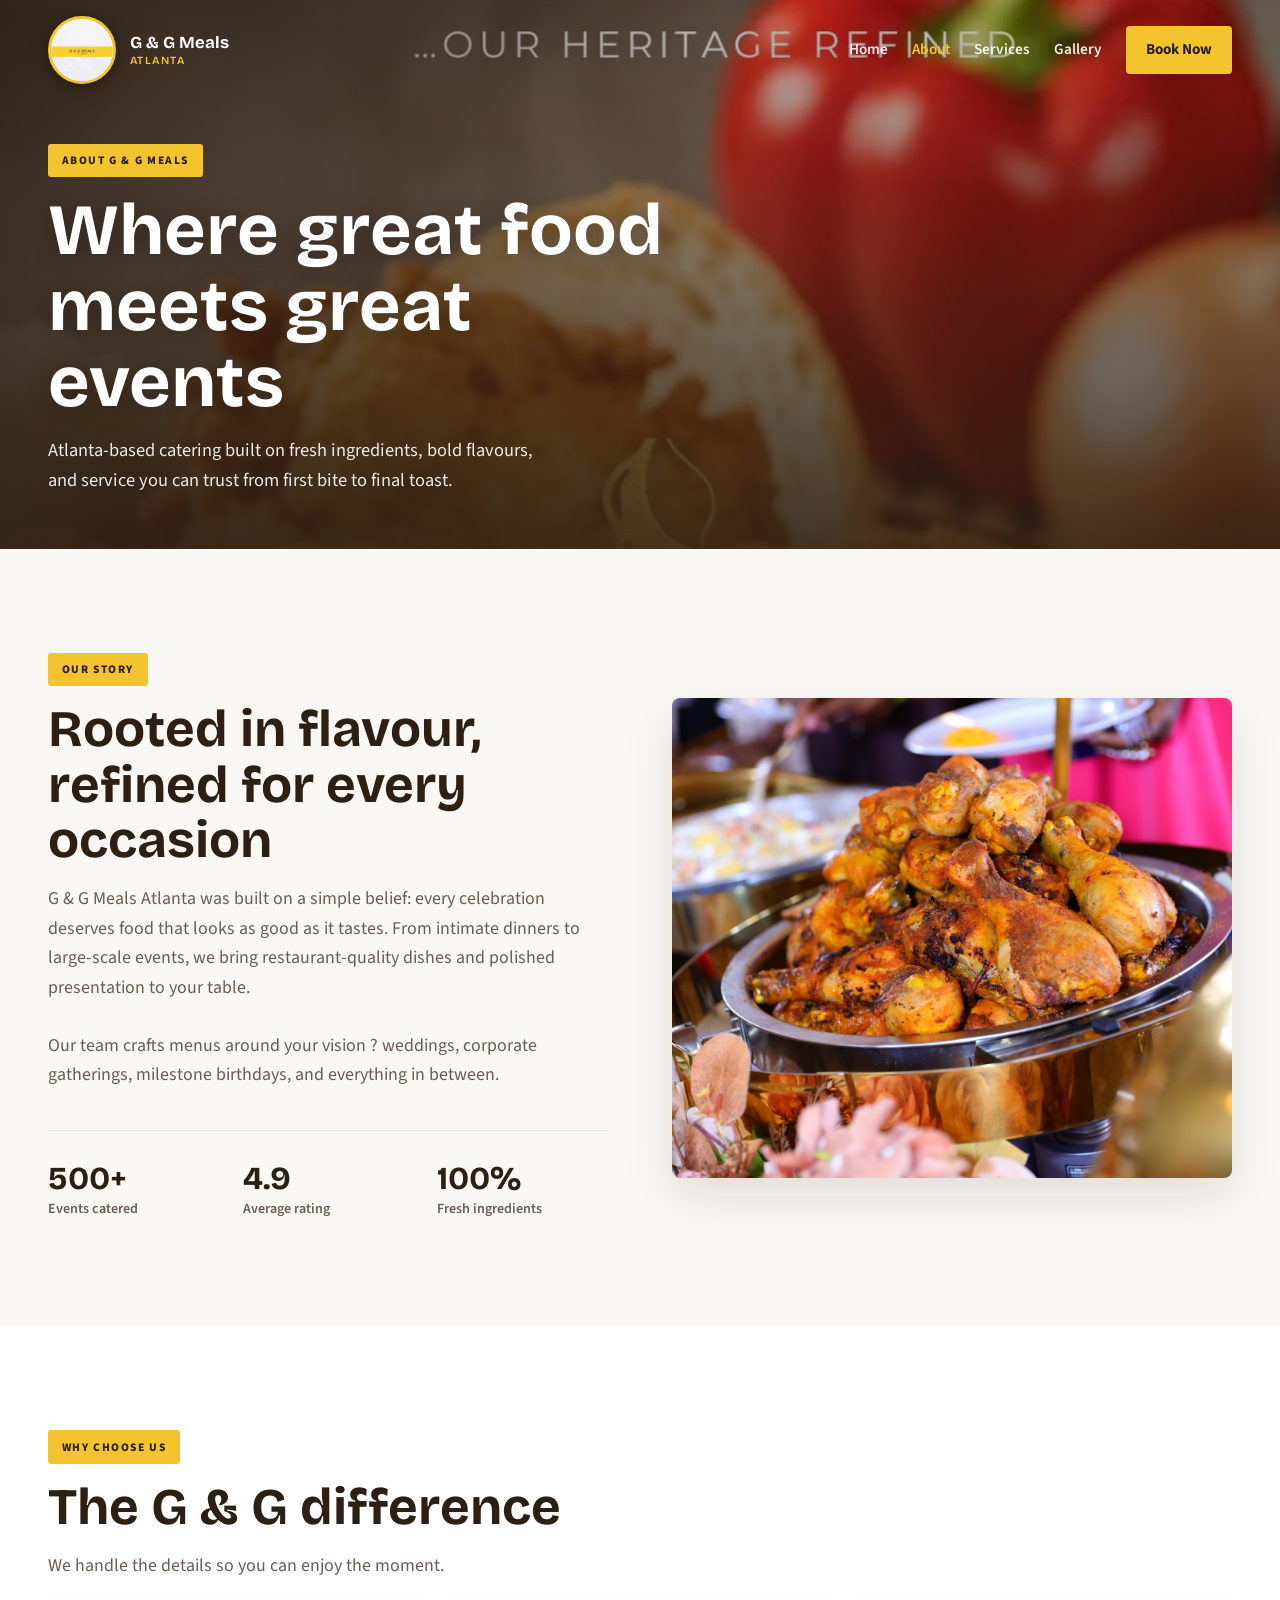
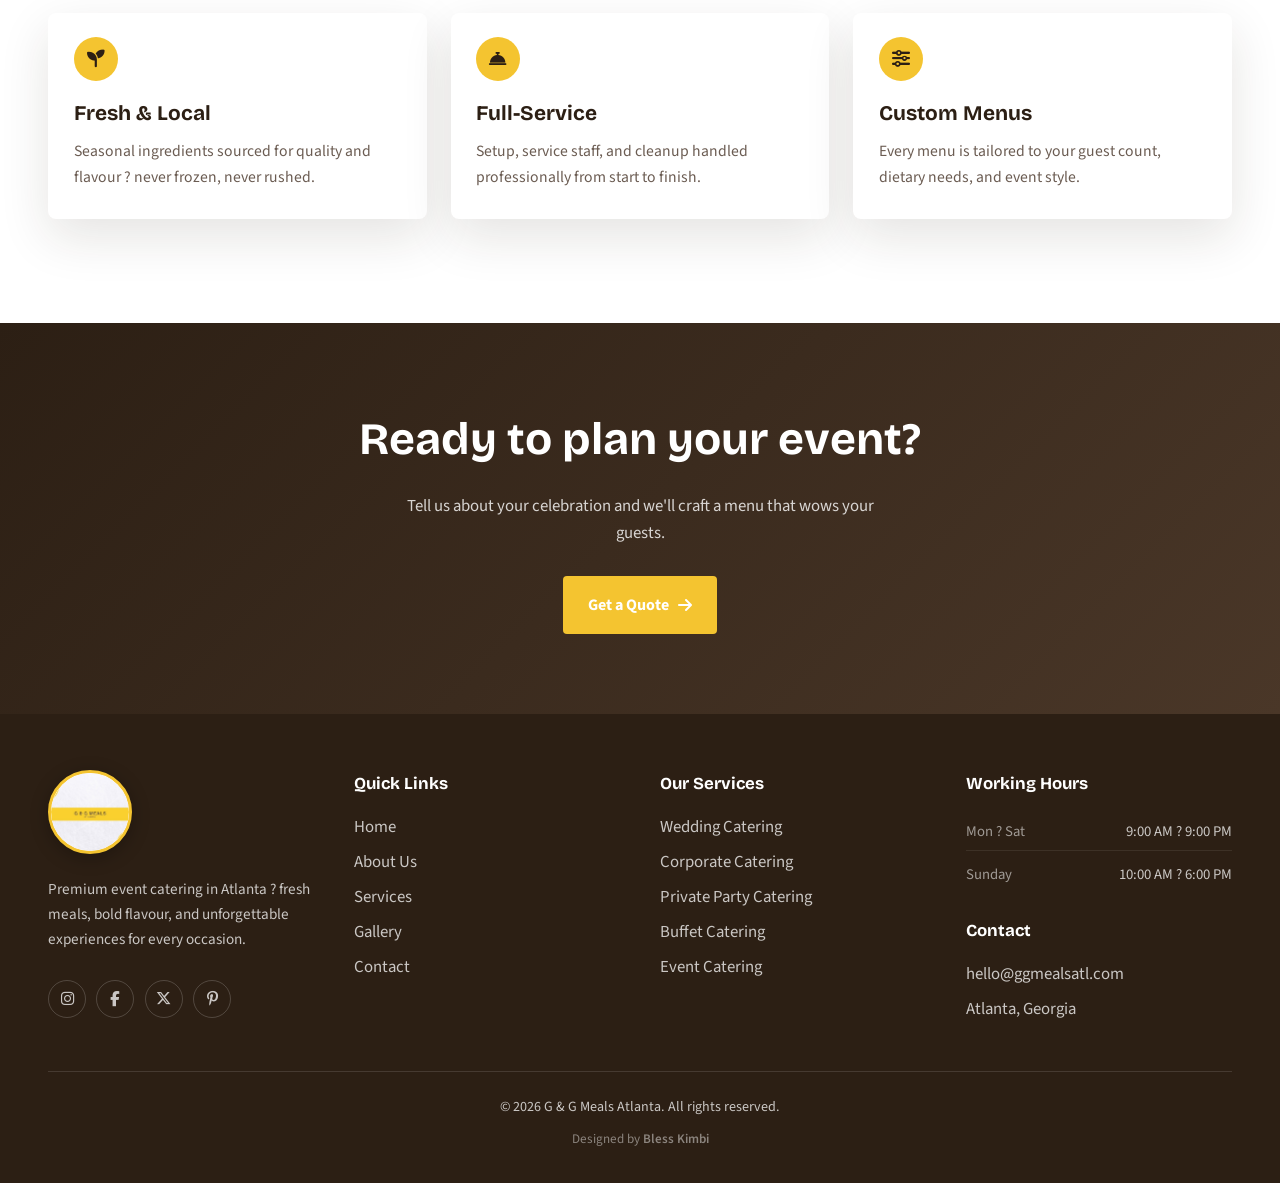
==== about-us/index.html @ ece540b1 "Initial commit: G & G Meals Atlanta catering demo site Co-authored-by: Cursor <cursoragent@cursor.co" ====
<!DOCTYPE html>
<html lang="en">
<head>
  <meta charset="UTF-8" />
  <meta name="viewport" content="width=device-width, initial-scale=1.0" />
  <title>About Us - G & G Meals Atlanta</title>
  <link rel="icon" href="../assets/images/logo.jpg" />
  <link rel="stylesheet" href="../assets/css/fonts.css" />
  <link rel="stylesheet" href="../assets/css/site-pages.css" />
  <link rel="stylesheet" href="https://cdnjs.cloudflare.com/ajax/libs/font-awesome/6.4.0/css/all.min.css" />
</head>
<body class="gg-page">
<header class="gg-header">
  <div class="gg-header-inner">
    <a class="gg-logo" href="../index.html">
      <span class="gg-logo-mark"><img src="../assets/images/logo.jpg" alt="G & G Meals Atlanta" /></span>
      <span class="gg-logo-text">G &amp; G Meals<small>Atlanta</small></span>
    </a>
    <button class="gg-nav-toggle" type="button" aria-label="Toggle menu" aria-expanded="false">
      <span></span><span></span><span></span>
    </button>
    <nav class="gg-nav" aria-label="Primary navigation">
      <ul>
        <li><a href="../index.html">Home</a></li>
        <li><a href="../about-us/" class="is-active">About</a></li>
        <li><a href="../services/">Services</a></li>
        <li><a href="../image-gallery/">Gallery</a></li>
      </ul>
      <a class="gg-nav-cta" href="../contact-us/">Book Now</a>
    </nav>
  </div>
  <div class="gg-nav-backdrop"></div>
</header>

<section class="gg-hero">
  <div class="gg-hero-bg" style="background-image:url('../assets/images/instagram/photo-32.jpg')"></div>
  <div class="gg-hero-content">
    <span class="gg-eyebrow">About G & G Meals</span>
    <h1>Where great food meets great events</h1>
    <p>Atlanta-based catering built on fresh ingredients, bold flavours, and service you can trust from first bite to final toast.</p>
  </div>
</section>

<section class="gg-section">
  <div class="gg-wrap gg-split">
    <div>
      <span class="gg-eyebrow">Our Story</span>
      <h2>Rooted in flavour, refined for every occasion</h2>
      <p class="gg-lead">G & G Meals Atlanta was built on a simple belief: every celebration deserves food that looks as good as it tastes. From intimate dinners to large-scale events, we bring restaurant-quality dishes and polished presentation to your table.</p>
      <p class="gg-lead">Our team crafts menus around your vision ? weddings, corporate gatherings, milestone birthdays, and everything in between.</p>
      <div class="gg-stats">
        <div class="gg-stat"><strong>500+</strong><span>Events catered</span></div>
        <div class="gg-stat"><strong>4.9</strong><span>Average rating</span></div>
        <div class="gg-stat"><strong>100%</strong><span>Fresh ingredients</span></div>
      </div>
    </div>
    <div class="gg-media gg-media-tall" style="background-image:url('../assets/images/instagram/photo-46.jpg')"></div>
  </div>
</section>

<section class="gg-section gg-section-white">
  <div class="gg-wrap">
    <span class="gg-eyebrow">Why Choose Us</span>
    <h2>The G & G difference</h2>
    <p class="gg-lead">We handle the details so you can enjoy the moment.</p>
    <div class="gg-grid" style="margin-top:2rem">
      <article class="gg-card">
        <div class="gg-card-body">
          <div class="gg-card-icon"><i class="fas fa-seedling"></i></div>
          <h3>Fresh &amp; Local</h3>
          <p>Seasonal ingredients sourced for quality and flavour ? never frozen, never rushed.</p>
        </div>
      </article>
      <article class="gg-card">
        <div class="gg-card-body">
          <div class="gg-card-icon"><i class="fas fa-concierge-bell"></i></div>
          <h3>Full-Service</h3>
          <p>Setup, service staff, and cleanup handled professionally from start to finish.</p>
        </div>
      </article>
      <article class="gg-card">
        <div class="gg-card-body">
          <div class="gg-card-icon"><i class="fas fa-sliders-h"></i></div>
          <h3>Custom Menus</h3>
          <p>Every menu is tailored to your guest count, dietary needs, and event style.</p>
        </div>
      </article>
    </div>
  </div>
</section>

<section class="gg-cta-band">
  <div class="gg-wrap">
    <h2>Ready to plan your event?</h2>
    <p>Tell us about your celebration and we'll craft a menu that wows your guests.</p>
    <a class="gg-btn" href="../contact-us/">Get a Quote <i class="fas fa-arrow-right"></i></a>
  </div>
</section>

<!-- Shared site footer ? G & G Meals Atlanta (subpage paths) -->
<footer class="gg-footer">
  <div class="gg-footer-grid">
    <div class="gg-footer-brand">
      <a href="../index.html" aria-label="G & G Meals Atlanta home">
        <span class="gg-logo-mark gg-logo-mark-lg"><img src="../assets/images/logo.jpg" alt="G & G Meals Atlanta" /></span>
      </a>
      <p>Premium event catering in Atlanta ? fresh meals, bold flavour, and unforgettable experiences for every occasion.</p>
      <ul class="gg-footer-social">
        <li><a href="#" aria-label="Instagram"><i class="fab fa-instagram"></i></a></li>
        <li><a href="#" aria-label="Facebook"><i class="fab fa-facebook-f"></i></a></li>
        <li><a href="#" aria-label="X"><i class="fab fa-x-twitter"></i></a></li>
        <li><a href="#" aria-label="Pinterest"><i class="fab fa-pinterest-p"></i></a></li>
      </ul>
    </div>
    <div>
      <h4>Quick Links</h4>
      <ul>
        <li><a href="../index.html">Home</a></li>
        <li><a href="../about-us/">About Us</a></li>
        <li><a href="../services/">Services</a></li>
        <li><a href="../image-gallery/">Gallery</a></li>
        <li><a href="../contact-us/">Contact</a></li>
      </ul>
    </div>
    <div>
      <h4>Our Services</h4>
      <ul>
        <li><a href="../services/">Wedding Catering</a></li>
        <li><a href="../services/">Corporate Catering</a></li>
        <li><a href="../services/">Private Party Catering</a></li>
        <li><a href="../services/">Buffet Catering</a></li>
        <li><a href="../services/">Event Catering</a></li>
      </ul>
    </div>
    <div>
      <h4>Working Hours</h4>
      <ul class="gg-footer-hours">
        <li><span>Mon ? Sat</span><span>9:00 AM ? 9:00 PM</span></li>
        <li><span>Sunday</span><span>10:00 AM ? 6:00 PM</span></li>
      </ul>
      <h4 style="margin-top:1.5rem">Contact</h4>
      <ul>
        <li><a href="mailto:hello@ggmealsatl.com">hello@ggmealsatl.com</a></li>
        <li>Atlanta, Georgia</li>
      </ul>
    </div>
  </div>
  <div class="gg-footer-bottom">
    <p>&copy; 2026 <a href="../index.html">G &amp; G Meals Atlanta</a>. All rights reserved.</p>
    <p class="gg-footer-credit">Designed by <a href="https://everythx.com" target="_blank" rel="noopener noreferrer">Bless Kimbi</a></p>
  </div>
</footer>
<script src="../assets/js/site-nav.js" defer></script>
</body>
</html>
---- assets/css/fonts.css ----
/* Local font faces — latin subsets only (files present in assets/fonts) */

@font-face {
  font-family: 'Bricolage Grotesque';
  font-style: normal;
  font-weight: 200 800;
  font-stretch: 100%;
  font-display: swap;
  src: url('../fonts/bricolage-grotesque/3y9H6as8bTXq_nANBjzKo3IeZx8z6up5BeSl5jBNz_19PpbpMXuECpwUxJBOm_OJWiawA1Xp.woff2') format('woff2');
}

@font-face {
  font-family: 'Source Sans 3';
  font-style: normal;
  font-weight: 200 900;
  font-display: swap;
  src: url('../fonts/source-sans-3/nwpStKy2OAdR1K-IwhWudF-R3w8aZQ.woff2') format('woff2');
}
---- assets/css/site-pages.css ----
/* G & G Meals Atlanta — secondary pages */
@import url("site-footer.css");

:root {
  --gg-yellow: #f4c430;
  --gg-yellow-dark: #e0ad1a;
  --gg-brown: #2c1f14;
  --gg-brown-soft: #4a3728;
  --gg-muted: #6b5c52;
  --gg-cream: #faf8f5;
  --gg-white: #ffffff;
  --gg-shadow: 0 18px 50px rgba(44, 31, 20, 0.12);
  --gg-display: "Bricolage Grotesque", sans-serif;
  --gg-body: "Source Sans 3", sans-serif;
}

*, *::before, *::after { box-sizing: border-box; }

html { scroll-behavior: smooth; }

body.gg-page {
  margin: 0;
  color: var(--gg-brown);
  background: var(--gg-cream);
  font-family: var(--gg-body);
  font-size: 1.05rem;
  line-height: 1.65;
}

.gg-page a { color: inherit; text-decoration: none; }
.gg-page img { max-width: 100%; height: auto; display: block; }

/* Header */
.gg-header {
  position: absolute;
  inset: 0 0 auto;
  z-index: 50;
  display: flex;
  align-items: center;
  justify-content: space-between;
  gap: 1.5rem;
  padding: 1rem clamp(1.25rem, 4vw, 3rem);
}

.gg-header-inner {
  width: 100%;
  max-width: 1200px;
  margin: 0 auto;
  display: flex;
  align-items: center;
  justify-content: space-between;
  gap: 1.5rem;
}

.gg-logo .gg-logo-mark {
  box-shadow: 0 4px 18px rgba(0, 0, 0, 0.35);
}

/* Nav: <nav class="gg-nav"><ul>...</ul><a class="gg-nav-cta">...</a></nav> */
.gg-nav {
  display: flex;
  align-items: center;
  gap: 1.5rem;
}

.gg-nav ul {
  display: flex;
  flex-wrap: wrap;
  gap: 0.5rem 1.5rem;
  align-items: center;
  list-style: none;
  margin: 0;
  padding: 0;
}

.gg-nav a {
  color: rgba(255,255,255,0.92);
  font-size: 0.95rem;
  font-weight: 600;
  transition: color 0.2s;
}

.gg-nav a:hover,
.gg-nav a.is-active { color: var(--gg-yellow); }

.gg-nav-cta {
  background: var(--gg-yellow) !important;
  color: var(--gg-brown) !important;
  padding: 0.7rem 1.25rem !important;
  border-radius: 4px;
  font-weight: 700 !important;
  white-space: nowrap;
}

.gg-nav-cta:hover { background: var(--gg-yellow-dark) !important; }

/* Hamburger toggle — hidden on desktop */
.gg-nav-toggle {
  display: none;
  width: 42px;
  height: 42px;
  padding: 0;
  border: 0;
  background: rgba(255, 255, 255, 0.1);
  border-radius: 8px;
  flex-direction: column;
  align-items: center;
  justify-content: center;
  gap: 5px;
  cursor: pointer;
  position: relative;
  z-index: 120;
  flex-shrink: 0;
}

.gg-nav-toggle span {
  display: block;
  width: 22px;
  height: 2px;
  background: #fff;
  border-radius: 2px;
  transition: transform 0.3s ease, opacity 0.3s ease;
}

.gg-nav-toggle.is-active span:nth-child(1) { transform: translateY(7px) rotate(45deg); }
.gg-nav-toggle.is-active span:nth-child(2) { opacity: 0; }
.gg-nav-toggle.is-active span:nth-child(3) { transform: translateY(-7px) rotate(-45deg); }

.gg-nav-backdrop {
  position: fixed;
  inset: 0;
  background: rgba(20, 14, 8, 0.55);
  opacity: 0;
  pointer-events: none;
  transition: opacity 0.3s ease;
  z-index: 100;
}

.gg-nav-backdrop.is-open { opacity: 1; pointer-events: auto; }

body.gg-nav-locked { overflow: hidden; }

/* Hero with full-bleed image */
.gg-hero {
  position: relative;
  min-height: clamp(420px, 58vh, 620px);
  display: flex;
  align-items: flex-end;
  padding: clamp(7rem, 16vh, 10rem) clamp(1.25rem, 4vw, 3rem) clamp(3rem, 6vh, 4.5rem);
  color: var(--gg-white);
  overflow: hidden;
}

.gg-hero-bg {
  position: absolute;
  inset: 0;
  background: var(--gg-hero-image) center / cover no-repeat;
  transform: scale(1.02);
}

.gg-hero-bg::after {
  content: "";
  position: absolute;
  inset: 0;
  background:
    linear-gradient(180deg, rgba(44,31,20,0.25) 0%, rgba(44,31,20,0.55) 45%, rgba(44,31,20,0.88) 100%),
    linear-gradient(90deg, rgba(44,31,20,0.7) 0%, transparent 55%);
}

.gg-hero-content {
  position: relative;
  z-index: 2;
  max-width: 1200px;
  margin: 0 auto;
  width: 100%;
}

.gg-hero h1 {
  font-family: var(--gg-display);
  font-size: clamp(2.5rem, 6.5vw, 4.5rem);
  line-height: 1.05;
  margin: 0 0 1rem;
  max-width: 14ch;
  text-shadow: 0 2px 24px rgba(0,0,0,0.3);
}

.gg-hero p {
  margin: 0;
  max-width: 32rem;
  font-size: 1.15rem;
  color: rgba(255,255,255,0.9);
  line-height: 1.6;
}

.gg-eyebrow {
  display: inline-flex;
  align-items: center;
  gap: 0.5rem;
  background: var(--gg-yellow);
  color: var(--gg-brown);
  font-weight: 800;
  letter-spacing: 0.14em;
  text-transform: uppercase;
  font-size: 0.72rem;
  padding: 0.45rem 0.85rem;
  border-radius: 3px;
  margin-bottom: 1rem;
}

/* Sections */
.gg-section {
  padding: clamp(4rem, 9vw, 6.5rem) clamp(1.25rem, 4vw, 3rem);
}

.gg-section-dark {
  background: var(--gg-brown);
  color: rgba(255,255,255,0.88);
}

.gg-section-white { background: var(--gg-white); }

.gg-wrap {
  max-width: 1200px;
  margin: 0 auto;
}

.gg-split {
  display: grid;
  gap: clamp(2rem, 5vw, 4rem);
  align-items: center;
}

@media (min-width: 900px) {
  .gg-split { grid-template-columns: 1fr 1fr; }
  .gg-split-reverse .gg-media { order: -1; }
}

.gg-section h2 {
  font-family: var(--gg-display);
  font-size: clamp(2rem, 4.5vw, 3.2rem);
  line-height: 1.08;
  margin: 0 0 1rem;
  color: inherit;
}

.gg-section-dark h2 { color: var(--gg-white); }

.gg-lead {
  color: var(--gg-muted);
  font-size: 1.12rem;
  max-width: 36rem;
  margin: 0 0 1.75rem;
}

.gg-section-dark .gg-lead { color: rgba(255,255,255,0.72); }

.gg-media {
  border-radius: 8px;
  overflow: hidden;
  min-height: 360px;
  background: #ddd center / cover no-repeat;
  box-shadow: var(--gg-shadow);
}

.gg-media-tall { min-height: 480px; }

/* Stats strip */
.gg-stats {
  display: grid;
  grid-template-columns: repeat(auto-fit, minmax(140px, 1fr));
  gap: 1.5rem;
  margin-top: 2.5rem;
  padding-top: 2rem;
  border-top: 1px solid rgba(44,31,20,0.1);
}

.gg-stat strong {
  display: block;
  font-family: var(--gg-display);
  font-size: 2rem;
  color: var(--gg-brown);
  line-height: 1;
}

.gg-stat span {
  font-size: 0.88rem;
  color: var(--gg-muted);
  font-weight: 600;
}

/* Cards */
.gg-grid {
  display: grid;
  gap: 1.5rem;
  grid-template-columns: repeat(auto-fit, minmax(260px, 1fr));
}

.gg-card {
  background: var(--gg-white);
  border-radius: 8px;
  overflow: hidden;
  box-shadow: var(--gg-shadow);
  transition: transform 0.3s ease, box-shadow 0.3s ease;
}

.gg-card:hover {
  transform: translateY(-4px);
  box-shadow: 0 24px 60px rgba(44,31,20,0.16);
}

.gg-card-media {
  aspect-ratio: 4 / 3;
  background: #ccc center / cover no-repeat;
}

.gg-card-body { padding: 1.5rem 1.6rem 1.75rem; }

.gg-card-icon {
  width: 44px;
  height: 44px;
  border-radius: 50%;
  background: var(--gg-yellow);
  color: var(--gg-brown);
  display: grid;
  place-items: center;
  font-size: 1.1rem;
  margin-bottom: 1rem;
}

.gg-card h3 {
  font-family: var(--gg-display);
  font-size: 1.3rem;
  margin: 0 0 0.5rem;
}

.gg-card p {
  margin: 0;
  color: var(--gg-muted);
  font-size: 0.98rem;
}

/* Feature row */
.gg-feature {
  display: grid;
  gap: 1rem;
  margin-top: 2rem;
}

.gg-feature-item {
  display: flex;
  gap: 1rem;
  align-items: flex-start;
  padding: 1.25rem 1.5rem;
  background: var(--gg-white);
  border-radius: 8px;
  box-shadow: 0 4px 20px rgba(44,31,20,0.06);
}

.gg-feature-item i {
  color: var(--gg-yellow-dark);
  font-size: 1.25rem;
  margin-top: 0.15rem;
}

.gg-feature-item h4 {
  margin: 0 0 0.25rem;
  font-family: var(--gg-display);
  font-size: 1.05rem;
}

.gg-feature-item p {
  margin: 0;
  color: var(--gg-muted);
  font-size: 0.95rem;
}

/* Gallery */
.gg-gallery {
  display: grid;
  gap: 1rem;
  grid-template-columns: repeat(2, 1fr);
}

@media (min-width: 768px) {
  .gg-gallery { grid-template-columns: repeat(3, 1fr); }
}

@media (min-width: 1024px) {
  .gg-gallery { grid-template-columns: repeat(4, 1fr); }
}

.gg-gallery a {
  display: block;
  aspect-ratio: 1;
  border-radius: 8px;
  overflow: hidden;
  background: #ccc center / cover no-repeat;
  box-shadow: 0 4px 16px rgba(44,31,20,0.1);
  transition: transform 0.35s ease;
}

.gg-gallery a:hover { transform: scale(1.03); }

.gg-gallery a.gg-gallery-featured {
  grid-column: span 2;
  grid-row: span 2;
  aspect-ratio: auto;
  min-height: 100%;
}

@media (max-width: 767px) {
  .gg-gallery a.gg-gallery-featured {
    grid-column: span 2;
    grid-row: span 1;
    aspect-ratio: 16/10;
  }
}

/* Button */
.gg-btn {
  display: inline-flex;
  align-items: center;
  gap: 0.55rem;
  background: var(--gg-yellow);
  color: var(--gg-brown);
  font-weight: 700;
  padding: 1rem 1.6rem;
  border-radius: 4px;
  border: 0;
  cursor: pointer;
  font-family: var(--gg-body);
  font-size: 1rem;
  transition: background 0.2s, transform 0.2s;
}

.gg-btn:hover {
  background: var(--gg-yellow-dark);
  transform: translateY(-1px);
}

.gg-btn-outline {
  background: transparent;
  border: 2px solid var(--gg-yellow);
  color: var(--gg-white);
}

.gg-btn-outline:hover {
  background: var(--gg-yellow);
  color: var(--gg-brown);
}

/* Form */
.gg-form {
  display: grid;
  gap: 1.15rem;
}

.gg-form label {
  display: grid;
  gap: 0.4rem;
  font-weight: 600;
  font-size: 0.92rem;
}

.gg-form input,
.gg-form textarea,
.gg-form select {
  width: 100%;
  border: 2px solid rgba(44,31,20,0.1);
  background: var(--gg-white);
  padding: 0.9rem 1.1rem;
  font: inherit;
  color: var(--gg-brown);
  border-radius: 6px;
  transition: border-color 0.2s;
}

.gg-form input:focus,
.gg-form textarea:focus,
.gg-form select:focus {
  outline: none;
  border-color: var(--gg-yellow);
}

.gg-form textarea { min-height: 150px; resize: vertical; }

/* Contact layout */
.gg-contact-grid {
  display: grid;
  gap: 2.5rem;
}

@media (min-width: 900px) {
  .gg-contact-grid { grid-template-columns: 1fr 1.1fr; }
}

.gg-info-card {
  background: var(--gg-white);
  border-radius: 8px;
  padding: 1.75rem;
  box-shadow: var(--gg-shadow);
  margin-bottom: 1.25rem;
}

.gg-info-card h4 {
  font-family: var(--gg-display);
  margin: 0 0 0.75rem;
  font-size: 1.1rem;
}

.gg-info-card p,
.gg-info-card li {
  margin: 0;
  color: var(--gg-muted);
  font-size: 0.98rem;
}

.gg-info-card ul {
  list-style: none;
  padding: 0;
  margin: 0;
}

.gg-info-card li {
  display: flex;
  gap: 0.75rem;
  align-items: flex-start;
  margin-bottom: 0.85rem;
}

.gg-info-card i {
  color: var(--gg-yellow-dark);
  margin-top: 0.2rem;
}

.gg-map {
  border-radius: 8px;
  overflow: hidden;
  box-shadow: var(--gg-shadow);
  min-height: 360px;
  background: #e8e4df;
}

.gg-map iframe {
  display: block;
  width: 100%;
  height: 360px;
  border: 0;
}

/* CTA band */
.gg-cta-band {
  background: linear-gradient(135deg, var(--gg-brown) 0%, var(--gg-brown-soft) 100%);
  color: var(--gg-white);
  text-align: center;
  padding: clamp(3rem, 8vw, 5rem) clamp(1.25rem, 4vw, 3rem);
}

.gg-cta-band h2 {
  font-family: var(--gg-display);
  font-size: clamp(1.8rem, 4vw, 2.8rem);
  margin: 0 0 1rem;
}

.gg-cta-band p {
  max-width: 32rem;
  margin: 0 auto 1.75rem;
  color: rgba(255,255,255,0.8);
}

@media (max-width: 860px) {
  .gg-header { position: relative; background: var(--gg-brown); }
  .gg-hero { min-height: 380px; }

  .gg-nav-toggle { display: inline-flex; }

  .gg-nav {
    position: fixed;
    top: 0;
    right: 0;
    bottom: 0;
    width: min(320px, 84vw);
    height: 100vh;
    height: 100dvh;
    background: var(--gg-brown);
    flex-direction: column;
    align-items: stretch;
    justify-content: flex-start;
    gap: 0;
    padding: 6rem 1.75rem 2rem;
    transform: translateX(100%);
    transition: transform 0.35s ease;
    box-shadow: -14px 0 44px rgba(0, 0, 0, 0.4);
    z-index: 110;
    overflow-y: auto;
  }

  .gg-nav.is-open { transform: translateX(0); }

  .gg-nav ul {
    flex-direction: column;
    align-items: stretch;
    gap: 0;
    width: 100%;
  }

  .gg-nav ul li { width: 100%; }

  .gg-nav ul a {
    display: block;
    padding: 1rem 0;
    font-size: 1.1rem;
    border-bottom: 1px solid rgba(255, 255, 255, 0.08);
    width: 100%;
  }

  .gg-nav-cta {
    margin-top: 1.5rem;
    text-align: center;
    display: block;
  }
}

@media (max-width: 480px) {
  .gg-hero { min-height: 340px; }
}
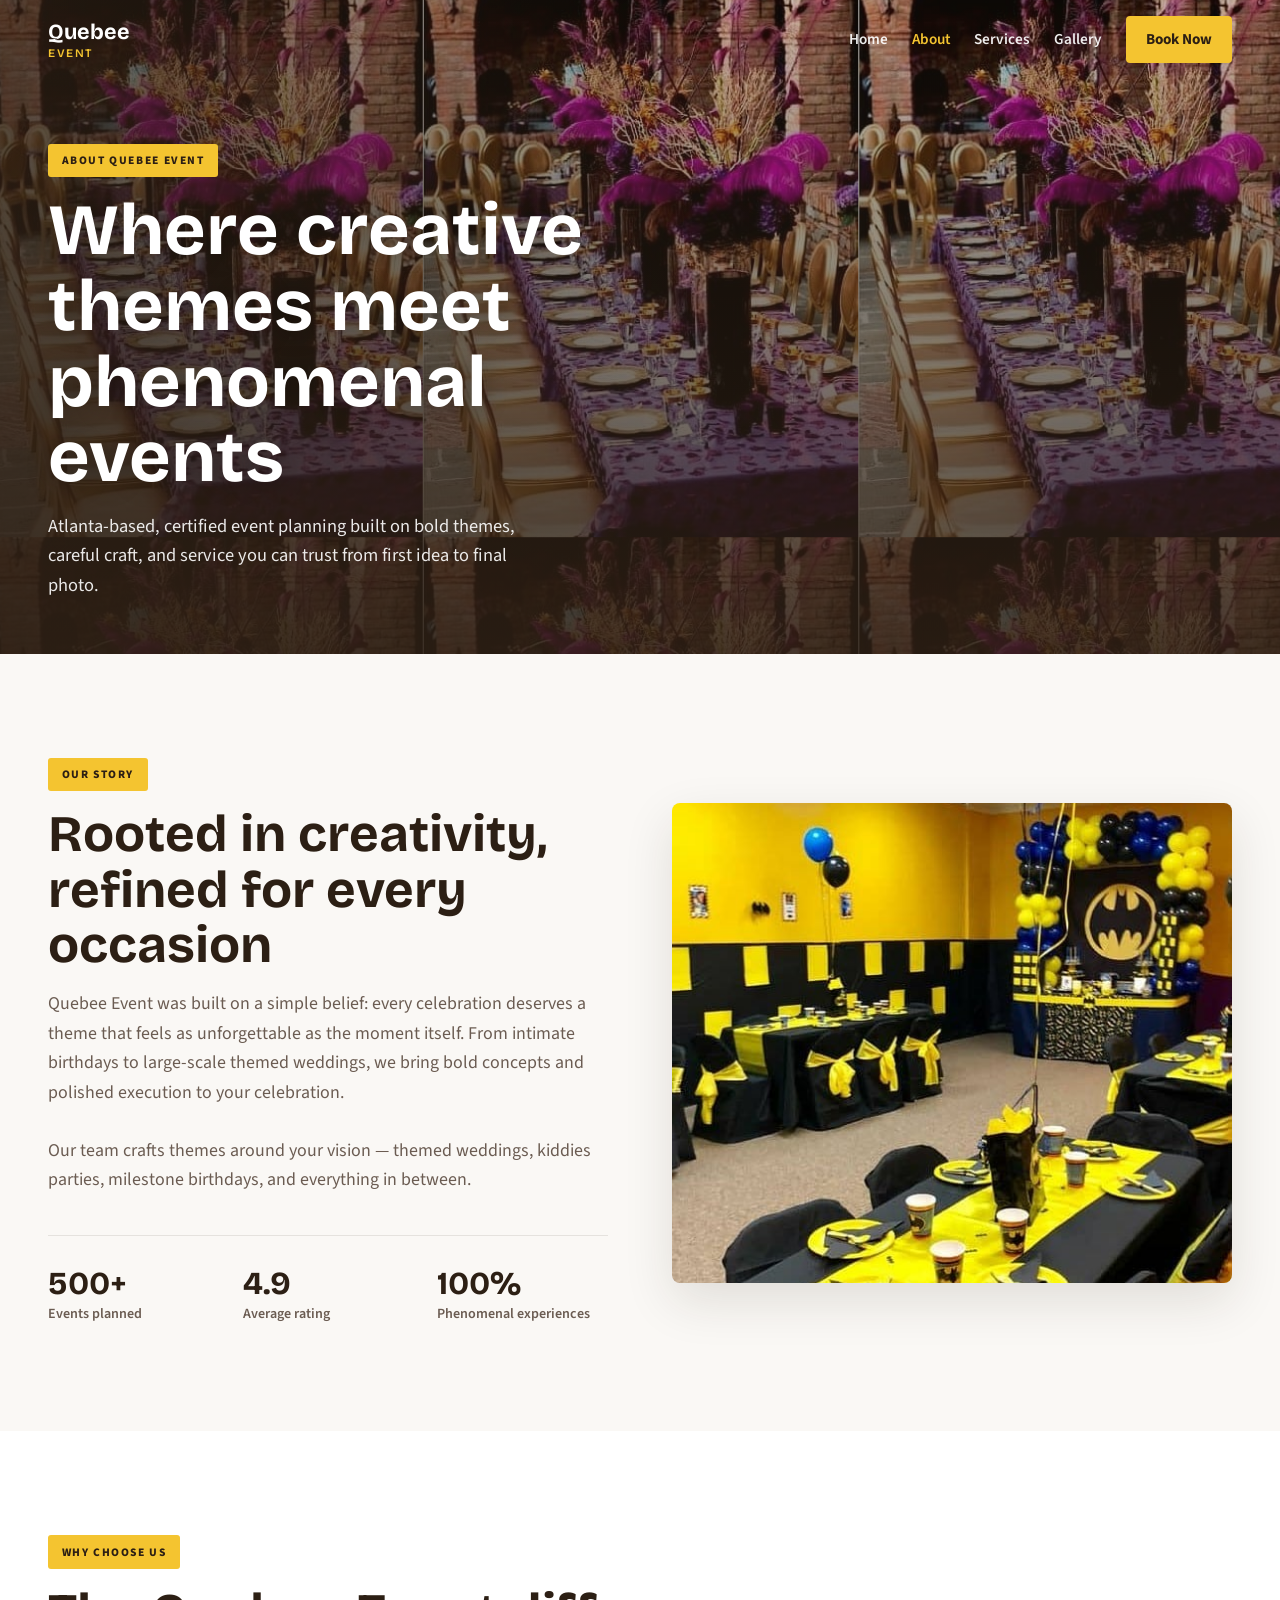
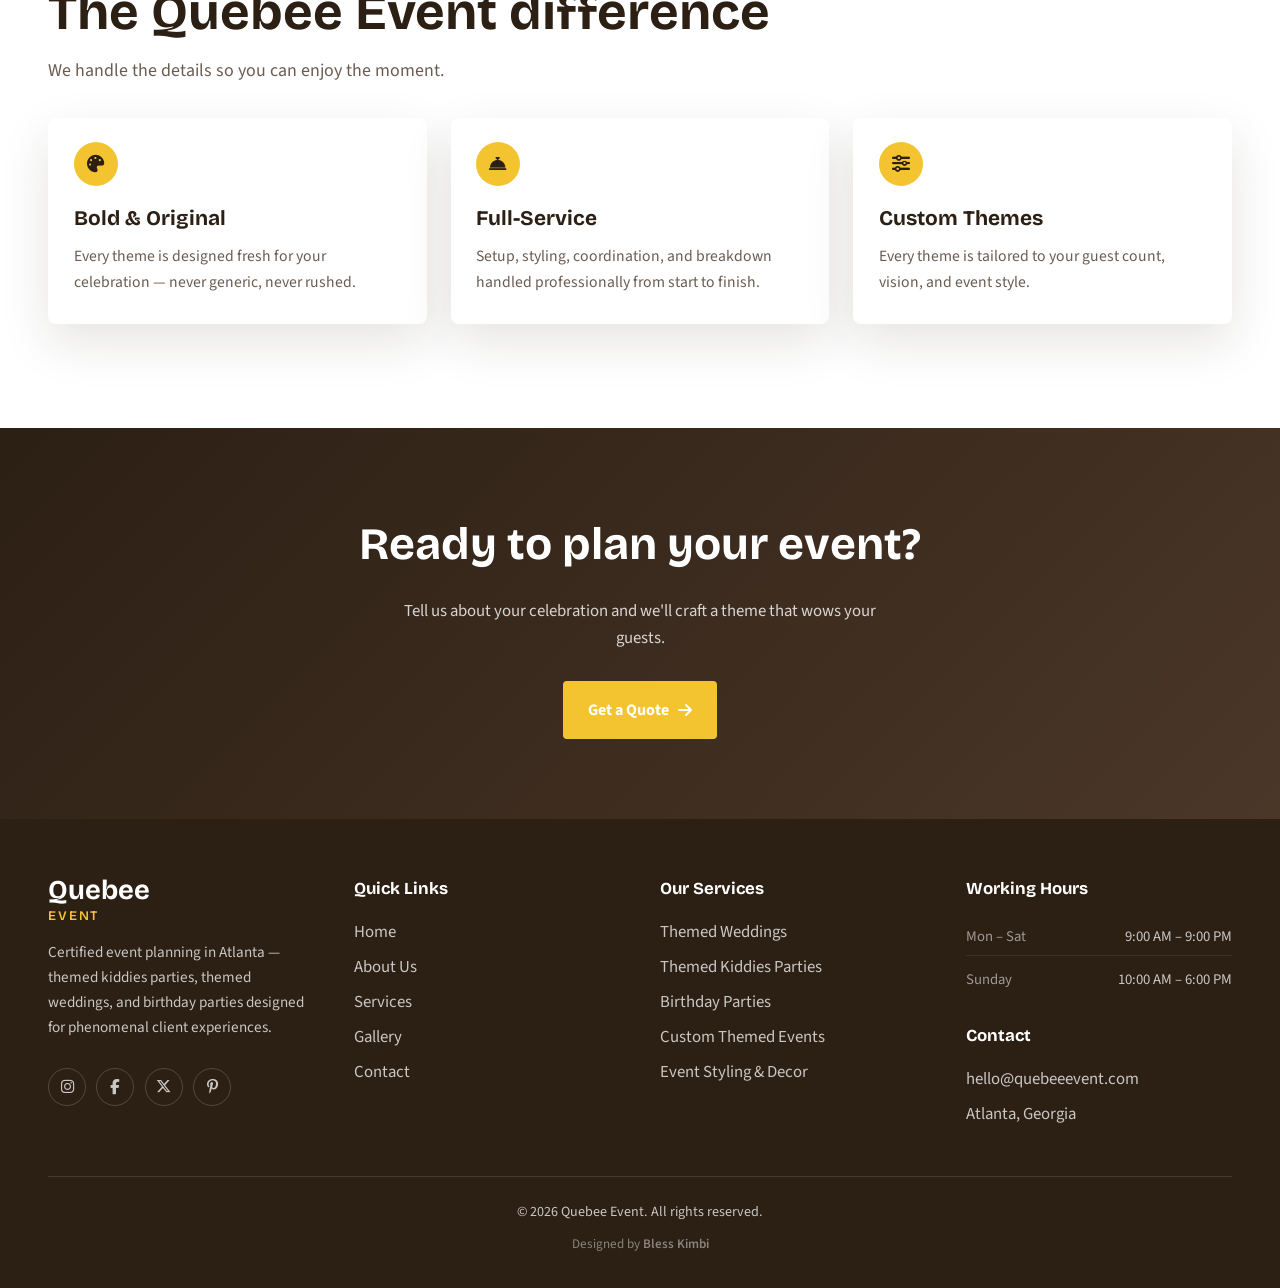
==== commit bdccbbcc: "Update Quebee Event site branding, pages, and media assets. EOF  Co-authored-by: Cursor <cursoragent" ====
--- a/about-us/index.html
+++ b/about-us/index.html
@@ -3,7 +3,8 @@
 <head>
   <meta charset="UTF-8" />
   <meta name="viewport" content="width=device-width, initial-scale=1.0" />
-  <title>About Us - G & G Meals Atlanta</title>
+  <title>About Us - Quebee Event</title>
+  <meta name="description" content="Quebee Event is an Atlanta, Georgia based certified event planning company creating phenomenal client experiences through themed kiddies parties, themed weddings, and birthday parties." />
   <link rel="icon" href="../assets/images/logo.jpg" />
   <link rel="stylesheet" href="../assets/css/fonts.css" />
   <link rel="stylesheet" href="../assets/css/site-pages.css" />
@@ -13,8 +14,7 @@
 <header class="gg-header">
   <div class="gg-header-inner">
     <a class="gg-logo" href="../index.html">
-      <span class="gg-logo-mark"><img src="../assets/images/logo.jpg" alt="G & G Meals Atlanta" /></span>
-      <span class="gg-logo-text">G &amp; G Meals<small>Atlanta</small></span>
+      <span class="gg-logo-text gg-logo-text-solo">Quebee<small>Event</small></span>
     </a>
     <button class="gg-nav-toggle" type="button" aria-label="Toggle menu" aria-expanded="false">
       <span></span><span></span><span></span>
@@ -35,9 +35,9 @@
 <section class="gg-hero">
   <div class="gg-hero-bg" style="background-image:url('../assets/images/instagram/photo-32.jpg')"></div>
   <div class="gg-hero-content">
-    <span class="gg-eyebrow">About G & G Meals</span>
-    <h1>Where great food meets great events</h1>
-    <p>Atlanta-based catering built on fresh ingredients, bold flavours, and service you can trust from first bite to final toast.</p>
+    <span class="gg-eyebrow">About Quebee Event</span>
+    <h1>Where creative themes meet phenomenal events</h1>
+    <p>Atlanta-based, certified event planning built on bold themes, careful craft, and service you can trust from first idea to final photo.</p>
   </div>
 </section>
 
@@ -45,13 +45,13 @@
   <div class="gg-wrap gg-split">
     <div>
       <span class="gg-eyebrow">Our Story</span>
-      <h2>Rooted in flavour, refined for every occasion</h2>
-      <p class="gg-lead">G & G Meals Atlanta was built on a simple belief: every celebration deserves food that looks as good as it tastes. From intimate dinners to large-scale events, we bring restaurant-quality dishes and polished presentation to your table.</p>
-      <p class="gg-lead">Our team crafts menus around your vision ? weddings, corporate gatherings, milestone birthdays, and everything in between.</p>
+      <h2>Rooted in creativity, refined for every occasion</h2>
+      <p class="gg-lead">Quebee Event was built on a simple belief: every celebration deserves a theme that feels as unforgettable as the moment itself. From intimate birthdays to large-scale themed weddings, we bring bold concepts and polished execution to your celebration.</p>
+      <p class="gg-lead">Our team crafts themes around your vision &mdash; themed weddings, kiddies parties, milestone birthdays, and everything in between.</p>
       <div class="gg-stats">
-        <div class="gg-stat"><strong>500+</strong><span>Events catered</span></div>
+        <div class="gg-stat"><strong>500+</strong><span>Events planned</span></div>
         <div class="gg-stat"><strong>4.9</strong><span>Average rating</span></div>
-        <div class="gg-stat"><strong>100%</strong><span>Fresh ingredients</span></div>
+        <div class="gg-stat"><strong>100%</strong><span>Phenomenal experiences</span></div>
       </div>
     </div>
     <div class="gg-media gg-media-tall" style="background-image:url('../assets/images/instagram/photo-46.jpg')"></div>
@@ -61,28 +61,28 @@
 <section class="gg-section gg-section-white">
   <div class="gg-wrap">
     <span class="gg-eyebrow">Why Choose Us</span>
-    <h2>The G & G difference</h2>
+    <h2>The Quebee Event difference</h2>
     <p class="gg-lead">We handle the details so you can enjoy the moment.</p>
     <div class="gg-grid" style="margin-top:2rem">
       <article class="gg-card">
         <div class="gg-card-body">
-          <div class="gg-card-icon"><i class="fas fa-seedling"></i></div>
-          <h3>Fresh &amp; Local</h3>
-          <p>Seasonal ingredients sourced for quality and flavour ? never frozen, never rushed.</p>
+          <div class="gg-card-icon"><i class="fas fa-palette"></i></div>
+          <h3>Bold &amp; Original</h3>
+          <p>Every theme is designed fresh for your celebration &mdash; never generic, never rushed.</p>
         </div>
       </article>
       <article class="gg-card">
         <div class="gg-card-body">
           <div class="gg-card-icon"><i class="fas fa-concierge-bell"></i></div>
           <h3>Full-Service</h3>
-          <p>Setup, service staff, and cleanup handled professionally from start to finish.</p>
+          <p>Setup, styling, coordination, and breakdown handled professionally from start to finish.</p>
         </div>
       </article>
       <article class="gg-card">
         <div class="gg-card-body">
           <div class="gg-card-icon"><i class="fas fa-sliders-h"></i></div>
-          <h3>Custom Menus</h3>
-          <p>Every menu is tailored to your guest count, dietary needs, and event style.</p>
+          <h3>Custom Themes</h3>
+          <p>Every theme is tailored to your guest count, vision, and event style.</p>
         </div>
       </article>
     </div>
@@ -92,21 +92,21 @@
 <section class="gg-cta-band">
   <div class="gg-wrap">
     <h2>Ready to plan your event?</h2>
-    <p>Tell us about your celebration and we'll craft a menu that wows your guests.</p>
+    <p>Tell us about your celebration and we'll craft a theme that wows your guests.</p>
     <a class="gg-btn" href="../contact-us/">Get a Quote <i class="fas fa-arrow-right"></i></a>
   </div>
 </section>
 
-<!-- Shared site footer ? G & G Meals Atlanta (subpage paths) -->
+<!-- Shared site footer — Quebee Event (subpage paths) -->
 <footer class="gg-footer">
   <div class="gg-footer-grid">
     <div class="gg-footer-brand">
-      <a href="../index.html" aria-label="G & G Meals Atlanta home">
-        <span class="gg-logo-mark gg-logo-mark-lg"><img src="../assets/images/logo.jpg" alt="G & G Meals Atlanta" /></span>
+      <a href="../index.html" aria-label="Quebee Event home">
+        <span class="gg-logo-text gg-logo-text-lg">Quebee<small>Event</small></span>
       </a>
-      <p>Premium event catering in Atlanta ? fresh meals, bold flavour, and unforgettable experiences for every occasion.</p>
+      <p>Certified event planning in Atlanta &mdash; themed kiddies parties, themed weddings, and birthday parties designed for phenomenal client experiences.</p>
       <ul class="gg-footer-social">
-        <li><a href="#" aria-label="Instagram"><i class="fab fa-instagram"></i></a></li>
+        <li><a href="https://www.instagram.com/quebee__event/" target="_blank" rel="noopener noreferrer" aria-label="Instagram"><i class="fab fa-instagram"></i></a></li>
         <li><a href="#" aria-label="Facebook"><i class="fab fa-facebook-f"></i></a></li>
         <li><a href="#" aria-label="X"><i class="fab fa-x-twitter"></i></a></li>
         <li><a href="#" aria-label="Pinterest"><i class="fab fa-pinterest-p"></i></a></li>
@@ -125,28 +125,28 @@
     <div>
       <h4>Our Services</h4>
       <ul>
-        <li><a href="../services/">Wedding Catering</a></li>
-        <li><a href="../services/">Corporate Catering</a></li>
-        <li><a href="../services/">Private Party Catering</a></li>
-        <li><a href="../services/">Buffet Catering</a></li>
-        <li><a href="../services/">Event Catering</a></li>
+        <li><a href="../services/">Themed Weddings</a></li>
+        <li><a href="../services/">Themed Kiddies Parties</a></li>
+        <li><a href="../services/">Birthday Parties</a></li>
+        <li><a href="../services/">Custom Themed Events</a></li>
+        <li><a href="../services/">Event Styling &amp; Decor</a></li>
       </ul>
     </div>
     <div>
       <h4>Working Hours</h4>
       <ul class="gg-footer-hours">
-        <li><span>Mon ? Sat</span><span>9:00 AM ? 9:00 PM</span></li>
-        <li><span>Sunday</span><span>10:00 AM ? 6:00 PM</span></li>
+        <li><span>Mon &ndash; Sat</span><span>9:00 AM &ndash; 9:00 PM</span></li>
+        <li><span>Sunday</span><span>10:00 AM &ndash; 6:00 PM</span></li>
       </ul>
       <h4 style="margin-top:1.5rem">Contact</h4>
       <ul>
-        <li><a href="mailto:hello@ggmealsatl.com">hello@ggmealsatl.com</a></li>
+        <li><a href="mailto:hello@quebeeevent.com">hello@quebeeevent.com</a></li>
         <li>Atlanta, Georgia</li>
       </ul>
     </div>
   </div>
   <div class="gg-footer-bottom">
-    <p>&copy; 2026 <a href="../index.html">G &amp; G Meals Atlanta</a>. All rights reserved.</p>
+    <p>&copy; 2026 <a href="../index.html">Quebee Event</a>. All rights reserved.</p>
     <p class="gg-footer-credit">Designed by <a href="https://everythx.com" target="_blank" rel="noopener noreferrer">Bless Kimbi</a></p>
   </div>
 </footer>
